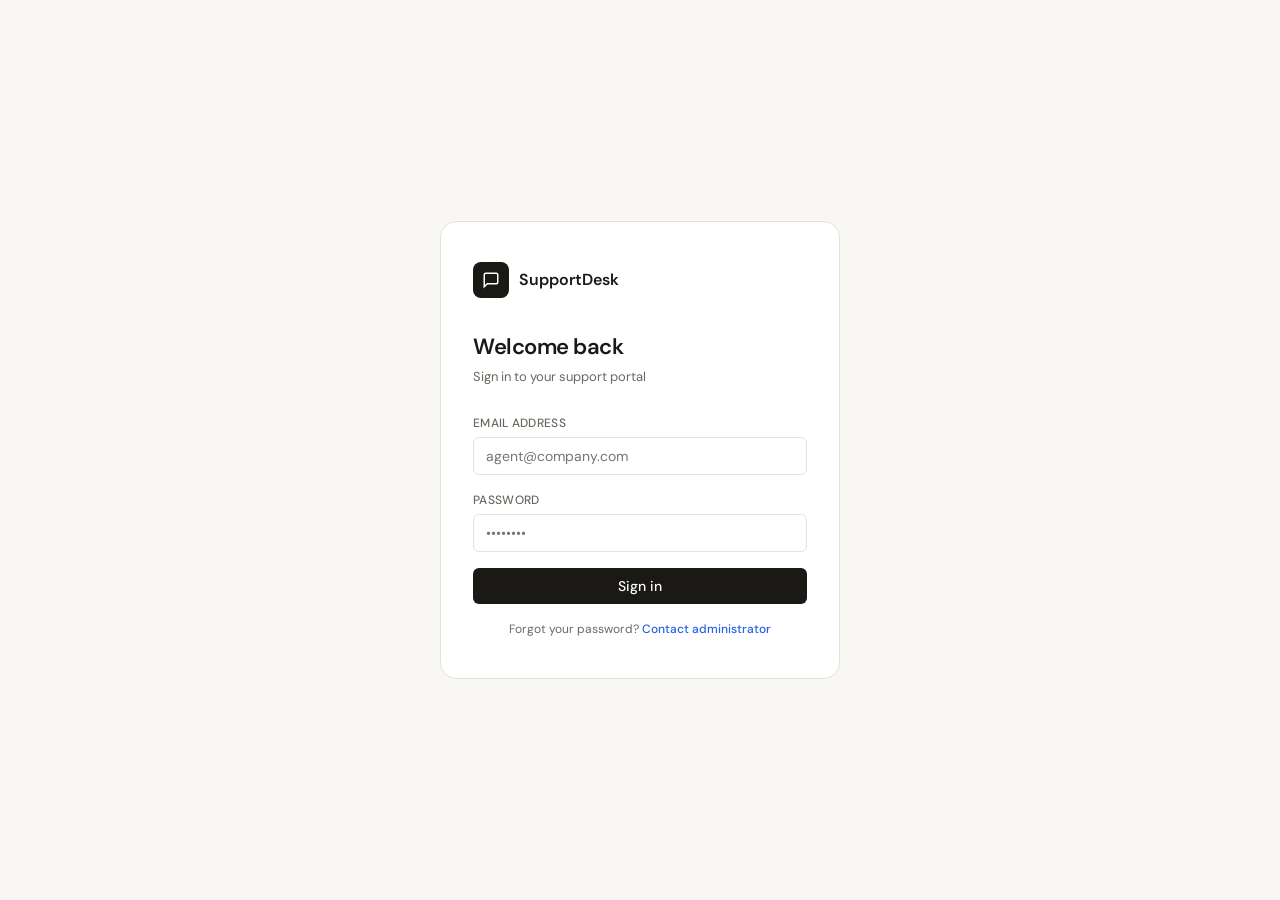
==== repo/supportdesk/pages/create-ticket.html @ 54602f91 "Add files via upload" ====
<!DOCTYPE html>
<html lang="en">
<head>
  <meta charset="UTF-8"/>
  <meta name="viewport" content="width=device-width, initial-scale=1.0"/>
  <title>SupportDesk — Create Ticket</title>
  <link rel="stylesheet" href="../css/style.css"/>
  <link href="https://fonts.googleapis.com/css2?family=DM+Sans:wght@400;500;600&family=DM+Mono:wght@400;500&display=swap" rel="stylesheet"/>
</head>
<body>

  <div class="layout">

    <!-- Sidebar -->
    <aside class="sidebar">
      <div class="sidebar-logo">
        <div class="logo-icon logo-icon--sm">
          <svg viewBox="0 0 24 24" fill="none" stroke="#fff" stroke-width="2">
            <path d="M21 15a2 2 0 01-2 2H7l-4 4V5a2 2 0 012-2h14a2 2 0 012 2z"/>
          </svg>
        </div>
        <span>SupportDesk</span>
      </div>

      <nav class="sidebar-nav">
        <a href="dashboard.html" class="nav-item">
          <svg viewBox="0 0 24 24"><rect x="3" y="3" width="7" height="7"/><rect x="14" y="3" width="7" height="7"/><rect x="3" y="14" width="7" height="7"/><rect x="14" y="14" width="7" height="7"/></svg>
          Dashboard
        </a>
        <a href="tickets.html" class="nav-item">
          <svg viewBox="0 0 24 24"><path d="M9 5H7a2 2 0 00-2 2v12a2 2 0 002 2h10a2 2 0 002-2V7a2 2 0 00-2-2h-2"/><rect x="9" y="3" width="6" height="4" rx="1"/><path d="M9 12h6M9 16h4"/></svg>
          All Tickets
          <span class="nav-badge" id="open-count">—</span>
        </a>
        <a href="create-ticket.html" class="nav-item active">
          <svg viewBox="0 0 24 24"><circle cx="12" cy="12" r="10"/><path d="M12 8v8M8 12h8"/></svg>
          New Ticket
        </a>
      </nav>

      <div class="sidebar-bottom">
        <div class="user-pill">
          <div class="avatar" id="user-avatar">--</div>
          <div class="user-info">
            <div class="user-name" id="user-name">Loading…</div>
            <div class="user-role" id="user-role">Agent</div>
          </div>
          <button class="logout-btn" onclick="logout()" title="Sign out">
            <svg viewBox="0 0 24 24"><path d="M9 21H5a2 2 0 01-2-2V5a2 2 0 012-2h4"/><polyline points="16,17 21,12 16,7"/><line x1="21" y1="12" x2="9" y2="12"/></svg>
          </button>
        </div>
      </div>
    </aside>

    <!-- Main -->
    <main class="main">
      <div class="page-header">
        <div>
          <h1 class="page-title">Create Ticket</h1>
          <p class="page-sub">Submit a new support request</p>
        </div>
      </div>

      <div class="create-wrap">
        <div class="form-card">

          <form id="ticket-form" onsubmit="submitTicket(event)">

            <div class="form-row">
              <div class="field">
                <label for="full-name">Full Name</label>
                <input type="text" id="full-name" name="full_name"
                  placeholder="John Smith" required/>
              </div>
              <div class="field">
                <label for="user-email">Email</label>
                <input type="email" id="user-email" name="email"
                  placeholder="john@example.com" required/>
              </div>
            </div>

            <div class="field">
              <label for="subject">Subject</label>
              <input type="text" id="subject" name="subject"
                placeholder="Brief description of the issue" required/>
            </div>

            <div class="form-row">
              <div class="field">
                <label for="category">Category</label>
                <select id="category" name="category">
                  <option value="technical">Technical Support</option>
                  <option value="billing">Billing</option>
                  <option value="account">Account</option>
                  <option value="feature">Feature Request</option>
                  <option value="general">General Inquiry</option>
                </select>
              </div>
              <div class="field">
                <label for="priority">Priority</label>
                <select id="priority" name="priority">
                  <option value="low">Low</option>
                  <option value="medium" selected>Medium</option>
                  <option value="high">High</option>
                  <option value="critical">Critical</option>
                </select>
              </div>
            </div>

            <div class="field">
              <label for="description">Description</label>
              <textarea id="description" name="description" rows="5"
                placeholder="Please describe your issue in detail. Include any error messages, steps to reproduce, and what you expected to happen…"
                required></textarea>
            </div>

            <div class="form-divider"></div>

            <!-- File Upload -->
            <div class="field">
              <label>Attachments</label>
              <div class="file-drop" id="file-drop-zone"
                onclick="document.getElementById('file-input').click()"
                ondragover="onDragOver(event)"
                ondrop="onDrop(event)">
                <svg viewBox="0 0 24 24" fill="none" stroke="currentColor" stroke-width="1.5">
                  <path d="M21 15v4a2 2 0 01-2 2H5a2 2 0 01-2-2v-4"/>
                  <polyline points="17,8 12,3 7,8"/>
                  <line x1="12" y1="3" x2="12" y2="15"/>
                </svg>
                <p><span>Click to upload</span> or drag and drop</p>
                <p class="file-hint">PNG, JPG, PDF up to 10MB</p>
              </div>
              <input type="file" id="file-input" name="attachments[]"
                multiple accept=".png,.jpg,.jpeg,.pdf"
                style="display:none" onchange="onFileSelect(this)"/>
              <div id="file-list"></div>
            </div>

            <!-- Error message -->
            <div id="form-error" class="error-msg" style="display:none"></div>

            <div class="form-actions">
              <button type="button" class="btn btn-ghost" onclick="clearForm()">Clear</button>
              <button type="submit" class="btn btn-primary" id="submit-btn">Submit ticket</button>
            </div>

          </form>
        </div>
      </div>
    </main>
  </div>

  <!-- Success Toast -->
  <div class="toast" id="toast">
    <svg viewBox="0 0 24 24" fill="none" stroke="currentColor" stroke-width="2.5" width="14" height="14">
      <polyline points="20,6 9,17 4,12"/>
    </svg>
    Ticket submitted successfully!
  </div>

  <script src="../js/auth.js"></script>
  <script src="../js/create-ticket.js"></script>
</body>
</html>
---- repo/supportdesk/css/style.css ----
*, *::before, *::after {
  box-sizing: border-box;
  margin: 0;
  padding: 0;
}

:root {
  --c-bg:           #F8F7F4;
  --c-surface:      #FFFFFF;
  --c-border:       #E4E2DC;
  --c-text:         #1A1916;
  --c-muted:        #6B6860;
  --c-accent:       #2563EB;
  --c-accent-light: #EFF6FF;
  --c-success:      #16A34A;
  --c-success-bg:   #F0FDF4;
  --c-warn:         #D97706;
  --c-warn-bg:      #FFFBEB;
  --c-danger:       #DC2626;
  --c-danger-bg:    #FEF2F2;
  --c-purple:       #7C3AED;
  --radius:         10px;
  --radius-sm:      6px;
}

body {
  font-family: 'DM Sans', sans-serif;
  background: var(--c-bg);
  color: var(--c-text);
  font-size: 14px;
  line-height: 1.5;
  min-height: 100vh;
}

a { text-decoration: none; color: inherit; }

/* ── LAYOUT ─────────────────────────────────────────────── */
.layout {
  display: flex;
  min-height: 100vh;
}

.main {
  flex: 1;
  overflow-y: auto;
  padding: 1.75rem 2rem;
}

/* ── SIDEBAR ─────────────────────────────────────────────── */
.sidebar {
  width: 220px;
  background: var(--c-surface);
  border-right: 0.5px solid var(--c-border);
  padding: 1.25rem 0;
  display: flex;
  flex-direction: column;
  flex-shrink: 0;
  position: sticky;
  top: 0;
  height: 100vh;
}

.sidebar-logo {
  display: flex;
  align-items: center;
  gap: 8px;
  padding: 0 1.25rem 1.25rem;
  border-bottom: 0.5px solid var(--c-border);
  margin-bottom: 0.75rem;
  font-size: 14px;
  font-weight: 600;
}

.logo-icon {
  width: 36px;
  height: 36px;
  background: #1A1916;
  border-radius: 8px;
  display: flex;
  align-items: center;
  justify-content: center;
  flex-shrink: 0;
}
.logo-icon svg { width: 18px; height: 18px; }

.logo-icon--sm {
  width: 28px;
  height: 28px;
  border-radius: 6px;
}
.logo-icon--sm svg { width: 14px; height: 14px; }

.sidebar-nav {
  display: flex;
  flex-direction: column;
  gap: 2px;
  padding: 0 8px;
}

.nav-item {
  display: flex;
  align-items: center;
  gap: 9px;
  padding: 8px 1rem;
  font-size: 13px;
  font-weight: 500;
  color: var(--c-muted);
  border-radius: var(--radius-sm);
  transition: all 0.12s;
}
.nav-item svg {
  width: 15px;
  height: 15px;
  stroke: currentColor;
  fill: none;
  stroke-width: 2;
  flex-shrink: 0;
}
.nav-item:hover { background: var(--c-bg); color: var(--c-text); }
.nav-item.active { background: var(--c-bg); color: var(--c-text); }

.nav-badge {
  margin-left: auto;
  background: var(--c-accent);
  color: #fff;
  font-size: 10px;
  padding: 2px 6px;
  border-radius: 99px;
  font-weight: 600;
}

.sidebar-bottom {
  margin-top: auto;
  padding: 1rem 1.25rem;
  border-top: 0.5px solid var(--c-border);
}

.user-pill { display: flex; align-items: center; gap: 9px; }

.avatar {
  width: 30px;
  height: 30px;
  border-radius: 50%;
  background: #1A1916;
  color: #fff;
  display: flex;
  align-items: center;
  justify-content: center;
  font-size: 11px;
  font-weight: 600;
  flex-shrink: 0;
}

.user-info { flex: 1; min-width: 0; }
.user-name {
  font-size: 13px;
  font-weight: 500;
  white-space: nowrap;
  overflow: hidden;
  text-overflow: ellipsis;
}
.user-role { font-size: 11px; color: var(--c-muted); }

.logout-btn {
  background: none;
  border: none;
  cursor: pointer;
  color: var(--c-muted);
  padding: 4px;
  display: flex;
}
.logout-btn svg {
  width: 14px;
  height: 14px;
  stroke: currentColor;
  fill: none;
  stroke-width: 2;
}
.logout-btn:hover { color: var(--c-danger); }

/* ── PAGE HEADER ──────────────────────────────────────────── */
.page-header {
  display: flex;
  align-items: center;
  justify-content: space-between;
  margin-bottom: 1.75rem;
}
.page-title {
  font-size: 20px;
  font-weight: 600;
  letter-spacing: -0.4px;
}
.page-sub {
  font-size: 13px;
  color: var(--c-muted);
  margin-top: 2px;
}

/* ── BUTTONS ──────────────────────────────────────────────── */
.btn {
  display: inline-flex;
  align-items: center;
  gap: 6px;
  padding: 9px 16px;
  border-radius: var(--radius-sm);
  font-family: inherit;
  font-size: 14px;
  font-weight: 500;
  cursor: pointer;
  border: none;
  transition: all 0.15s;
  text-decoration: none;
}
.btn-primary { background: var(--c-text); color: #fff; }
.btn-primary:hover { background: #333; }
.btn-ghost {
  background: transparent;
  border: 0.5px solid var(--c-border);
  color: var(--c-text);
}
.btn-ghost:hover { background: var(--c-bg); }
.btn-full { width: 100%; justify-content: center; }

/* ── FORM FIELDS ──────────────────────────────────────────── */
.field { margin-bottom: 1rem; }
.field label {
  display: block;
  font-size: 12px;
  font-weight: 500;
  color: var(--c-muted);
  margin-bottom: 5px;
  letter-spacing: 0.3px;
  text-transform: uppercase;
}
.field input,
.field select,
.field textarea {
  width: 100%;
  padding: 9px 12px;
  border: 0.5px solid var(--c-border);
  border-radius: var(--radius-sm);
  font-family: inherit;
  font-size: 14px;
  background: var(--c-surface);
  color: var(--c-text);
  outline: none;
  transition: border-color 0.15s;
}
.field input:focus,
.field select:focus,
.field textarea:focus { border-color: var(--c-accent); }
.field textarea { resize: vertical; min-height: 90px; }

.error-msg {
  color: var(--c-danger);
  font-size: 13px;
  margin-bottom: 0.75rem;
  padding: 8px 12px;
  background: var(--c-danger-bg);
  border-radius: var(--radius-sm);
  border: 0.5px solid #fca5a5;
}

/* ── DASHBOARD ────────────────────────────────────────────── */
.stats-grid {
  display: grid;
  grid-template-columns: repeat(4, 1fr);
  gap: 12px;
  margin-bottom: 1.75rem;
}

.stat-card {
  background: var(--c-surface);
  border: 0.5px solid var(--c-border);
  border-radius: var(--radius);
  padding: 1rem 1.1rem;
}
.stat-label {
  font-size: 11px;
  font-weight: 500;
  color: var(--c-muted);
  text-transform: uppercase;
  letter-spacing: 0.4px;
  margin-bottom: 6px;
}
.stat-value {
  font-size: 26px;
  font-weight: 600;
  letter-spacing: -0.5px;
  line-height: 1;
}
.stat-trend { font-size: 11px; color: var(--c-muted); margin-top: 4px; }
.stat-trend.up   { color: var(--c-success); }
.stat-trend.warn { color: var(--c-warn); }

.two-col {
  display: grid;
  grid-template-columns: 1fr 1fr;
  gap: 1rem;
}

.card {
  background: var(--c-surface);
  border: 0.5px solid var(--c-border);
  border-radius: var(--radius);
  padding: 1.25rem;
}
.card-title {
  font-size: 13px;
  font-weight: 600;
  margin-bottom: 1rem;
}

/* Recent tickets */
.recent-ticket {
  display: flex;
  align-items: center;
  gap: 10px;
  padding: 8px 0;
  border-bottom: 0.5px solid var(--c-border);
}
.recent-ticket:last-child { border-bottom: none; }
.rt-id {
  font-family: 'DM Mono', monospace;
  font-size: 11px;
  color: var(--c-muted);
  width: 52px;
  flex-shrink: 0;
}
.rt-subject {
  flex: 1;
  font-size: 13px;
  white-space: nowrap;
  overflow: hidden;
  text-overflow: ellipsis;
}

/* Activity feed */
.activity-item {
  display: flex;
  gap: 10px;
  padding: 7px 0;
  border-bottom: 0.5px solid var(--c-border);
}
.activity-item:last-child { border-bottom: none; }
.act-dot {
  width: 7px;
  height: 7px;
  border-radius: 50%;
  margin-top: 5px;
  flex-shrink: 0;
}
.act-text {
  font-size: 12px;
  color: var(--c-muted);
  line-height: 1.5;
}
.act-text strong { color: var(--c-text); font-weight: 500; }

/* ── BADGES ───────────────────────────────────────────────── */
.badge {
  display: inline-flex;
  align-items: center;
  font-size: 11px;
  font-weight: 500;
  padding: 2px 7px;
  border-radius: 99px;
  white-space: nowrap;
}
.badge-open     { background: #EFF6FF; color: #1D4ED8; }
.badge-progress { background: #FFFBEB; color: #92400E; }
.badge-closed   { background: #F0FDF4; color: #15803D; }
.badge-high     { background: #FEF2F2; color: #B91C1C; }
.badge-medium   { background: #FFFBEB; color: #92400E; }
.badge-low      { background: #F0FDF4; color: #15803D; }
.badge-critical { background: #FDF4FF; color: #7E22CE; }

/* ── TICKET TABLE ─────────────────────────────────────────── */
.toolbar {
  display: flex;
  align-items: center;
  gap: 10px;
  margin-bottom: 1.25rem;
  flex-wrap: wrap;
}
.search-wrap { position: relative; flex: 1; min-width: 180px; }
.search-wrap input { padding-left: 32px; }
.search-wrap svg {
  position: absolute;
  left: 10px;
  top: 50%;
  transform: translateY(-50%);
  width: 14px;
  height: 14px;
  stroke: var(--c-muted);
  fill: none;
  stroke-width: 2;
  pointer-events: none;
}
.filter-row { display: flex; gap: 6px; flex-wrap: wrap; }
.filter-btn {
  padding: 6px 12px;
  border-radius: var(--radius-sm);
  border: 0.5px solid var(--c-border);
  background: var(--c-surface);
  font-family: inherit;
  font-size: 12px;
  font-weight: 500;
  color: var(--c-muted);
  cursor: pointer;
  transition: all 0.12s;
}
.filter-btn.active,
.filter-btn:hover {
  background: var(--c-text);
  color: #fff;
  border-color: var(--c-text);
}

.ticket-table {
  background: var(--c-surface);
  border: 0.5px solid var(--c-border);
  border-radius: var(--radius);
  overflow: hidden;
}
.ticket-table table {
  width: 100%;
  border-collapse: collapse;
}
.ticket-table th {
  padding: 9px 14px;
  text-align: left;
  font-size: 11px;
  font-weight: 600;
  color: var(--c-muted);
  text-transform: uppercase;
  letter-spacing: 0.4px;
  border-bottom: 0.5px solid var(--c-border);
  background: var(--c-bg);
}
.ticket-table td {
  padding: 10px 14px;
  font-size: 13px;
  border-bottom: 0.5px solid var(--c-border);
}
.ticket-table tr:last-child td { border-bottom: none; }
.ticket-table tbody tr:hover td { background: #FAFAF8; }

.ticket-id {
  font-family: 'DM Mono', monospace;
  font-size: 11px;
  color: var(--c-muted);
}
.ticket-subject { font-weight: 500; }
.ticket-subject a { color: var(--c-text); transition: color 0.12s; }
.ticket-subject a:hover { color: var(--c-accent); }
.ticket-user {
  display: flex;
  align-items: center;
  gap: 7px;
}
.av-sm {
  width: 22px;
  height: 22px;
  border-radius: 50%;
  background: var(--c-text);
  color: #fff;
  display: flex;
  align-items: center;
  justify-content: center;
  font-size: 9px;
  font-weight: 600;
  flex-shrink: 0;
}
.ticket-date { color: var(--c-muted); font-size: 12px; }
.table-loading { text-align: center; padding: 2rem; color: var(--c-muted); }

/* ── CREATE TICKET ────────────────────────────────────────── */
.create-wrap { max-width: 680px; }
.form-card {
  background: var(--c-surface);
  border: 0.5px solid var(--c-border);
  border-radius: var(--radius);
  padding: 1.75rem;
}
.form-row {
  display: grid;
  grid-template-columns: 1fr 1fr;
  gap: 1rem;
}
.form-divider {
  height: 0.5px;
  background: var(--c-border);
  margin: 1.25rem 0;
}
.form-actions {
  display: flex;
  gap: 10px;
  justify-content: flex-end;
  margin-top: 1.25rem;
}

/* File drop zone */
.file-drop {
  border: 1px dashed var(--c-border);
  border-radius: var(--radius-sm);
  padding: 1.5rem;
  text-align: center;
  cursor: pointer;
  transition: all 0.15s;
}
.file-drop:hover,
.file-drop.drag-over {
  border-color: var(--c-accent);
  background: var(--c-accent-light);
}
.file-drop svg {
  width: 20px;
  height: 20px;
  stroke: var(--c-muted);
  margin: 0 auto 6px;
  display: block;
}
.file-drop p { font-size: 12px; color: var(--c-muted); }
.file-drop span { color: var(--c-accent); font-weight: 500; }
.file-hint { font-size: 11px !important; margin-top: 3px; }

#file-list { margin-top: 8px; display: flex; flex-direction: column; gap: 4px; }
.file-item {
  display: flex;
  align-items: center;
  justify-content: space-between;
  padding: 6px 10px;
  background: var(--c-bg);
  border-radius: var(--radius-sm);
  font-size: 12px;
}
.file-item button {
  background: none;
  border: none;
  cursor: pointer;
  color: var(--c-danger);
  font-size: 16px;
  line-height: 1;
}

/* ── LOGIN ────────────────────────────────────────────────── */
.login-body {
  display: flex;
  align-items: center;
  justify-content: center;
  min-height: 100vh;
  background: var(--c-bg);
}
.login-wrap {
  width: 100%;
  padding: 2rem;
  display: flex;
  justify-content: center;
}
.login-card {
  background: var(--c-surface);
  border: 0.5px solid var(--c-border);
  border-radius: 16px;
  padding: 2.5rem 2rem;
  width: 100%;
  max-width: 400px;
}
.login-logo {
  display: flex;
  align-items: center;
  gap: 10px;
  margin-bottom: 2rem;
  font-size: 16px;
  font-weight: 600;
}
.login-title {
  font-size: 22px;
  font-weight: 600;
  letter-spacing: -0.5px;
  margin-bottom: 4px;
}
.login-sub {
  font-size: 13px;
  color: var(--c-muted);
  margin-bottom: 1.75rem;
}
.login-hint {
  font-size: 12px;
  color: var(--c-muted);
  text-align: center;
  margin-top: 1rem;
}
.login-hint a { color: var(--c-accent); font-weight: 500; }

/* ── TOAST ────────────────────────────────────────────────── */
.toast {
  position: fixed;
  bottom: 24px;
  right: 24px;
  background: #1A1916;
  color: #fff;
  padding: 12px 18px;
  border-radius: var(--radius);
  font-size: 13px;
  font-weight: 500;
  display: flex;
  align-items: center;
  gap: 8px;
  transform: translateY(80px);
  opacity: 0;
  transition: all 0.3s;
  z-index: 99;
}
.toast svg { stroke: #4ade80; }
.toast.show { transform: translateY(0); opacity: 1; }

/* ── MISC ─────────────────────────────────────────────────── */
.loading-msg { color: var(--c-muted); font-size: 13px; }

@media (max-width: 900px) {
  .stats-grid { grid-template-columns: repeat(2, 1fr); }
  .two-col    { grid-template-columns: 1fr; }
  .form-row   { grid-template-columns: 1fr; }
  .sidebar    { width: 60px; }
  .sidebar-logo span,
  .nav-item > span:not(.nav-badge),
  .user-info,
  .nav-item > svg + *  { display: none; }
  .nav-item   { justify-content: center; padding: 10px; }
  .sidebar-bottom { padding: 0.75rem; }
  .user-pill  { justify-content: center; }
}
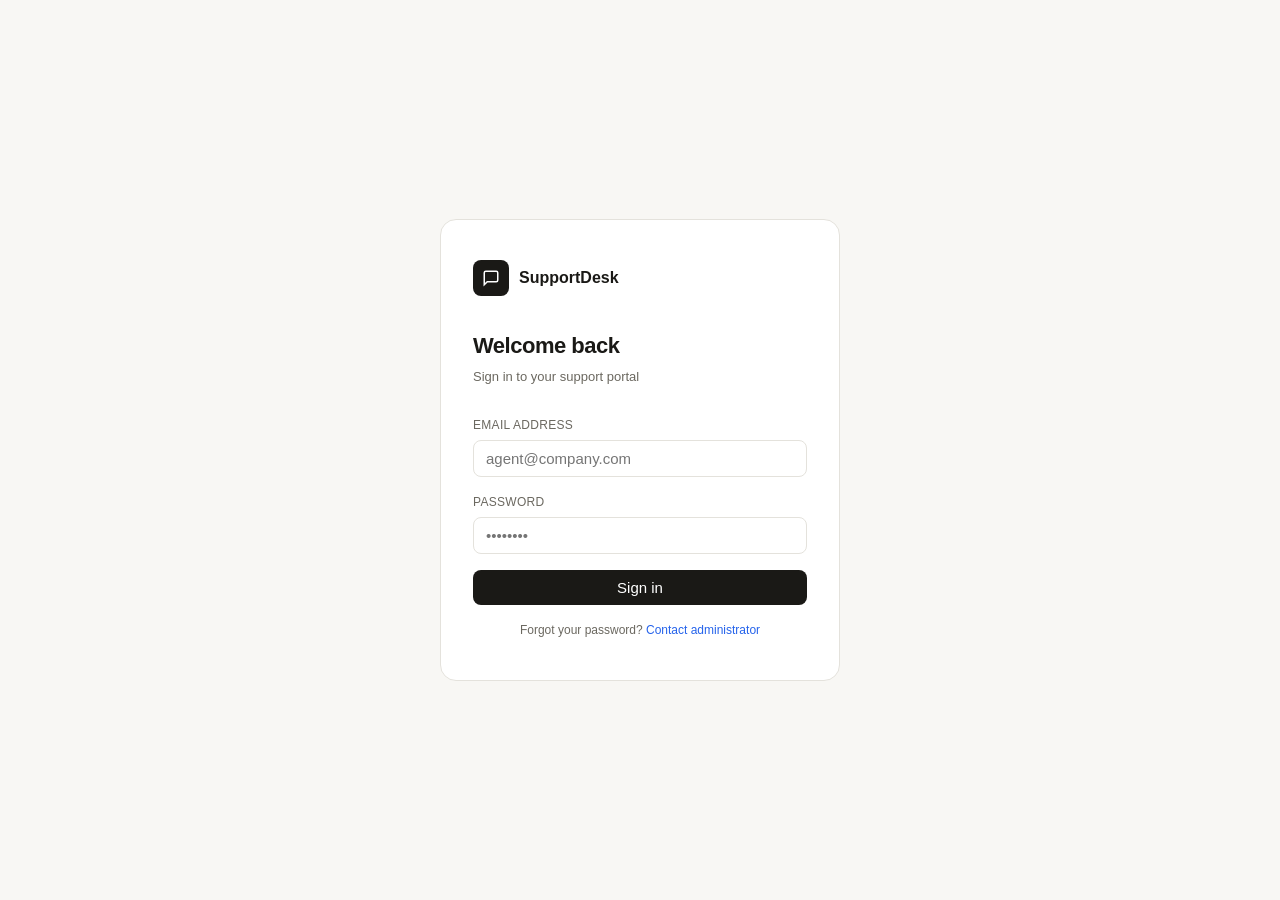
==== commit de480e33: "Refactor code structure for improved readability and maintainability Co-authored-by: Copilot <copilo" ====
--- a/repo/supportdesk/pages/create-ticket.html
+++ b/repo/supportdesk/pages/create-ticket.html
@@ -64,7 +64,7 @@
       <div class="create-wrap">
         <div class="form-card">
 
-          <form id="ticket-form" onsubmit="submitTicket(event)">
+          <form id="ticket-form" onsubmit="submitTicket(event)" enctype="multipart/form-data">
 
             <div class="form-row">
               <div class="field">
@@ -89,11 +89,10 @@
               <div class="field">
                 <label for="category">Category</label>
                 <select id="category" name="category">
-                  <option value="technical">Technical Support</option>
-                  <option value="billing">Billing</option>
-                  <option value="account">Account</option>
-                  <option value="feature">Feature Request</option>
-                  <option value="general">General Inquiry</option>
+                  <option value="Technical">Technical</option>
+                  <option value="Billing">Billing</option>
+                  <option value="Account">Account</option>
+                  <option value="General Inquiry">General Inquiry</option>
                 </select>
               </div>
               <div class="field">
--- a/repo/supportdesk/css/style.css
+++ b/repo/supportdesk/css/style.css
@@ -20,22 +20,23 @@
   --c-danger:       #DC2626;
   --c-danger-bg:    #FEF2F2;
   --c-purple:       #7C3AED;
-  --radius:         10px;
-  --radius-sm:      6px;
+  --radius:         12px;
+  --radius-sm:      8px;
 }
 
 body {
   font-family: 'DM Sans', sans-serif;
   background: var(--c-bg);
   color: var(--c-text);
-  font-size: 14px;
-  line-height: 1.5;
+  font-size: 15px;
+  line-height: 1.6;
   min-height: 100vh;
 }
 
 a { text-decoration: none; color: inherit; }
 
-/* ── LAYOUT ─────────────────────────────────────────────── */
+/* ── GLOBAL LAYOUT ───────────────────────────────────────── */
+/* Used by dashboard.html, tickets.html, create-ticket.html, ticket-detail.html */
 .layout {
   display: flex;
   min-height: 100vh;
@@ -48,6 +49,7 @@
 }
 
 /* ── SIDEBAR ─────────────────────────────────────────────── */
+/* Sidebar used by dashboard.html, tickets.html, create-ticket.html, ticket-detail.html */
 .sidebar {
   width: 220px;
   background: var(--c-surface);
@@ -68,7 +70,7 @@
   padding: 0 1.25rem 1.25rem;
   border-bottom: 0.5px solid var(--c-border);
   margin-bottom: 0.75rem;
-  font-size: 14px;
+  font-size: 15px;
   font-weight: 600;
 }
 
@@ -180,11 +182,18 @@
 .logout-btn:hover { color: var(--c-danger); }
 
 /* ── PAGE HEADER ──────────────────────────────────────────── */
+/* Header used by dashboard.html, tickets.html, create-ticket.html, ticket-detail.html */
 .page-header {
   display: flex;
   align-items: center;
   justify-content: space-between;
   margin-bottom: 1.75rem;
+  flex-wrap: wrap;
+  gap: 1rem;
+}
+.page-header > div {
+  flex: 1;
+  min-width: 200px;
 }
 .page-title {
   font-size: 20px;
@@ -205,7 +214,7 @@
   padding: 9px 16px;
   border-radius: var(--radius-sm);
   font-family: inherit;
-  font-size: 14px;
+  font-size: 15px;
   font-weight: 500;
   cursor: pointer;
   border: none;
@@ -223,6 +232,7 @@
 .btn-full { width: 100%; justify-content: center; }
 
 /* ── FORM FIELDS ──────────────────────────────────────────── */
+/* Forms used by create-ticket.html, register.html, and login.html */
 .field { margin-bottom: 1rem; }
 .field label {
   display: block;
@@ -241,7 +251,7 @@
   border: 0.5px solid var(--c-border);
   border-radius: var(--radius-sm);
   font-family: inherit;
-  font-size: 14px;
+  font-size: 15px;
   background: var(--c-surface);
   color: var(--c-text);
   outline: none;
@@ -262,7 +272,8 @@
   border: 0.5px solid #fca5a5;
 }
 
-/* ── DASHBOARD ────────────────────────────────────────────── */
+/* ── DASHBOARD PAGE STYLES ───────────────────────────────── */
+/* Styles used only by dashboard.html */
 .stats-grid {
   display: grid;
   grid-template-columns: repeat(4, 1fr);
@@ -305,11 +316,112 @@
   border: 0.5px solid var(--c-border);
   border-radius: var(--radius);
   padding: 1.25rem;
-}
+  box-shadow: 0 18px 40px rgba(22, 24, 29, 0.05);
+}
+/* ── TICKET DETAIL PAGE STYLES ───────────────────────────── */
+/* Styles used by ticket-detail.html */
 .card-title {
   font-size: 13px;
   font-weight: 600;
   margin-bottom: 1rem;
+}
+
+.detail-row {
+  display: grid;
+  grid-template-columns: repeat(2, minmax(0, 1fr));
+  gap: 2rem;
+  margin-bottom: 1.75rem;
+  padding-bottom: 1.75rem;
+  border-bottom: 0.5px solid var(--c-border);
+}
+.detail-row > div {
+  display: flex;
+  flex-direction: column;
+  gap: 0.4rem;
+}
+.detail-row:last-of-type {
+  margin-bottom: 0;
+  padding-bottom: 0;
+  border-bottom: none;
+}
+.detail-block {
+  background: var(--c-bg);
+  border-radius: var(--radius-sm);
+  padding: 1.25rem;
+  border: 0.5px solid var(--c-border);
+  margin-bottom: 1.75rem;
+}
+.detail-block:last-child {
+  margin-bottom: 0;
+}
+.detail-label {
+  font-size: 10px;
+  font-weight: 700;
+  text-transform: uppercase;
+  letter-spacing: 0.5px;
+  color: var(--c-muted);
+  margin-bottom: 0;
+}
+
+/* Make labels in the top rows BOLD */
+.detail-row .detail-label {
+  font-weight: 700;
+  color: var(--c-text);
+}
+
+/* Keep the labels in description/attachment blocks NORMAL or semi-bold */
+.detail-block .detail-label {
+  font-weight: 500;
+  color: var(--c-muted);
+}
+
+/* Ensure the actual content (Description text) is not bold */
+#detail-description {
+  font-weight: 400;
+  line-height: 1.6;
+}
+
+.detail-value {
+  font-size: 16px;
+  font-weight: 500;
+  color: var(--c-text);
+  line-height: 1.5;
+  word-break: break-word;
+}
+.detail-box {
+  background: var(--c-surface);
+  border: 0.5px solid var(--c-border);
+  border-radius: var(--radius-sm);
+  padding: 1rem;
+  min-height: 120px;
+  word-wrap: break-word;
+  overflow-wrap: break-word;
+  line-height: 1.6;
+}
+#detail-attachments {
+  display: grid;
+  gap: 0.8rem;
+}
+.attachment-item {
+  display: flex;
+  align-items: center;
+  justify-content: space-between;
+  gap: 1rem;
+  padding: 0.9rem 1rem;
+  border-radius: var(--radius-sm);
+  background: var(--c-accent-light);
+  border: 0.5px solid #bfdbfe;
+}
+.attachment-item a {
+  font-size: 14px;
+  font-weight: 500;
+  color: var(--c-accent);
+  word-break: break-all;
+}
+.attachment-meta {
+  font-size: 12px;
+  color: var(--c-muted);
+  white-space: nowrap;
 }
 
 /* Recent tickets */
@@ -354,7 +466,7 @@
 .act-text {
   font-size: 12px;
   color: var(--c-muted);
-  line-height: 1.5;
+  line-height: 1.6;
 }
 .act-text strong { color: var(--c-text); font-weight: 500; }
 
@@ -376,7 +488,8 @@
 .badge-low      { background: #F0FDF4; color: #15803D; }
 .badge-critical { background: #FDF4FF; color: #7E22CE; }
 
-/* ── TICKET TABLE ─────────────────────────────────────────── */
+/* ── TICKETS PAGE STYLES ─────────────────────────────────── */
+/* Styles used only by tickets.html */
 .toolbar {
   display: flex;
   align-items: center;
@@ -476,7 +589,8 @@
 .ticket-date { color: var(--c-muted); font-size: 12px; }
 .table-loading { text-align: center; padding: 2rem; color: var(--c-muted); }
 
-/* ── CREATE TICKET ────────────────────────────────────────── */
+/* ── CREATE TICKET PAGE STYLES ───────────────────────────── */
+/* Styles used only by create-ticket.html */
 .create-wrap { max-width: 680px; }
 .form-card {
   background: var(--c-surface);
@@ -545,7 +659,8 @@
   line-height: 1;
 }
 
-/* ── LOGIN ────────────────────────────────────────────────── */
+/* ── AUTH PAGES STYLES ───────────────────────────────────── */
+/* Styles used by index.html (login) and register.html */
 .login-body {
   display: flex;
   align-items: center;
@@ -623,6 +738,7 @@
   .stats-grid { grid-template-columns: repeat(2, 1fr); }
   .two-col    { grid-template-columns: 1fr; }
   .form-row   { grid-template-columns: 1fr; }
+  .detail-row { grid-template-columns: 1fr; }
   .sidebar    { width: 60px; }
   .sidebar-logo span,
   .nav-item > span:not(.nav-badge),
@@ -632,3 +748,18 @@
   .sidebar-bottom { padding: 0.75rem; }
   .user-pill  { justify-content: center; }
 }
+
+@media (max-width: 640px) {
+  .main { padding: 1.25rem 1rem; }
+  .page-header { flex-direction: column; align-items: flex-start; gap: 1rem; }
+  .page-title { font-size: 18px; }
+  .card { padding: 1rem; }
+  .detail-block { padding: 1rem; }
+  .detail-label { font-size: 10px; }
+  .detail-value { font-size: 14px; }
+  .stats-grid { grid-template-columns: 1fr; }
+  .form-row { grid-template-columns: 1fr; }
+  .detail-row { gap: 1rem; }
+  .btn { padding: 8px 12px; font-size: 14px; }
+  .login-card { padding: 2rem 1.5rem; }
+}
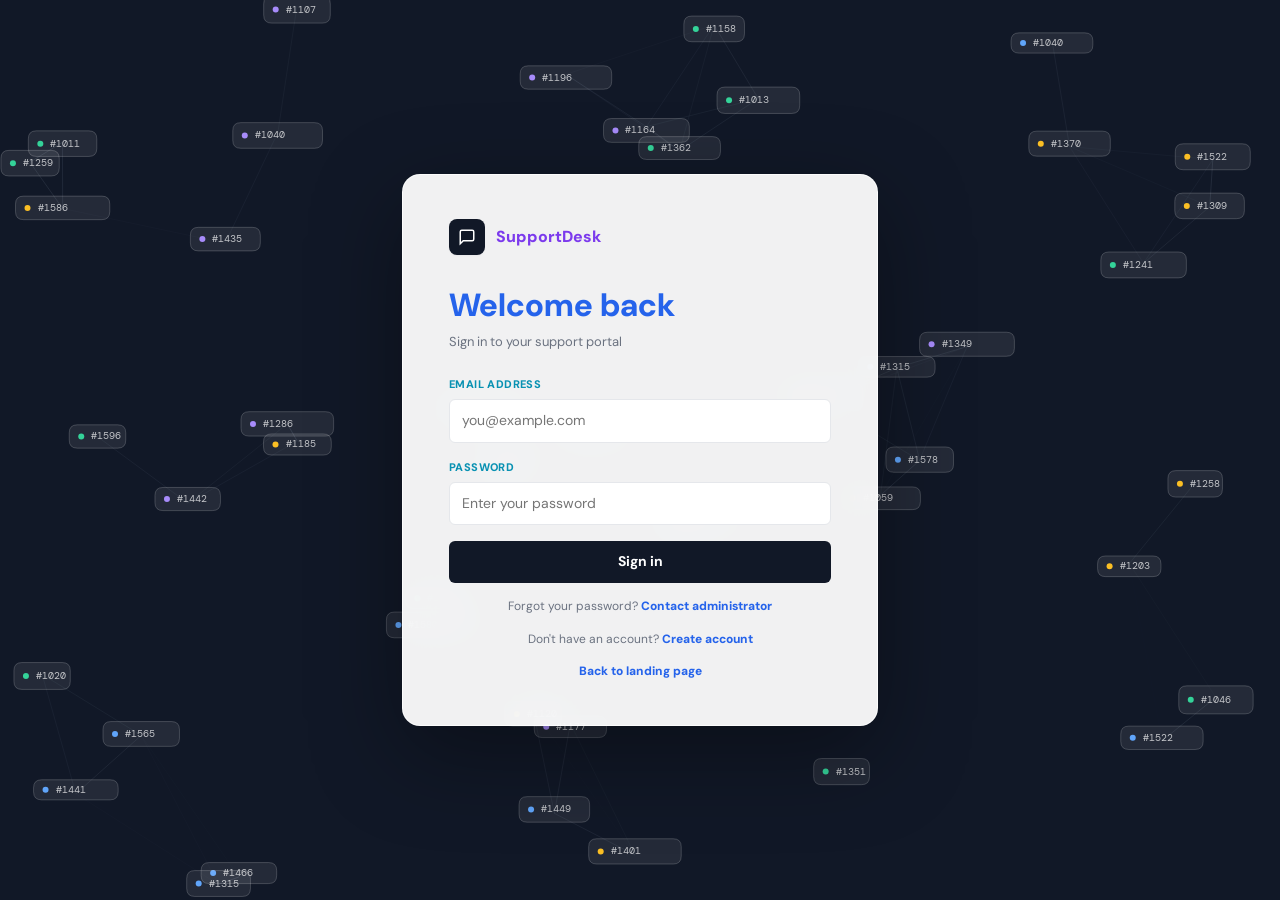
==== commit d92eb61d: "feat: Implement staff management API and frontend setup - Added staff.php API for managing staff acc" ====
--- a/repo/supportdesk/pages/create-ticket.html
+++ b/repo/supportdesk/pages/create-ticket.html
@@ -36,6 +36,10 @@
           <svg viewBox="0 0 24 24"><circle cx="12" cy="12" r="10"/><path d="M12 8v8M8 12h8"/></svg>
           New Ticket
         </a>
+        <a href="staff.html" class="nav-item admin-only" style="display:none">
+          <svg viewBox="0 0 24 24"><path d="M16 21v-2a4 4 0 00-4-4H6a4 4 0 00-4 4v2"/><circle cx="9" cy="7" r="4"/><path d="M22 21v-2a4 4 0 00-3-3.87"/><path d="M16 3.13a4 4 0 010 7.75"/></svg>
+          Staff
+        </a>
       </nav>
 
       <div class="sidebar-bottom">
@@ -43,7 +47,7 @@
           <div class="avatar" id="user-avatar">--</div>
           <div class="user-info">
             <div class="user-name" id="user-name">Loading…</div>
-            <div class="user-role" id="user-role">Agent</div>
+            <div class="user-role" id="user-role">Loading...</div>
           </div>
           <button class="logout-btn" onclick="logout()" title="Sign out">
             <svg viewBox="0 0 24 24"><path d="M9 21H5a2 2 0 01-2-2V5a2 2 0 012-2h4"/><polyline points="16,17 21,12 16,7"/><line x1="21" y1="12" x2="9" y2="12"/></svg>
--- a/repo/supportdesk/css/style.css
+++ b/repo/supportdesk/css/style.css
@@ -1,4 +1,3 @@
-
 *, *::before, *::after {
   box-sizing: border-box;
   margin: 0;
@@ -6,37 +5,59 @@
 }
 
 :root {
-  --c-bg:           #F8F7F4;
-  --c-surface:      #FFFFFF;
-  --c-border:       #E4E2DC;
-  --c-text:         #1A1916;
-  --c-muted:        #6B6860;
-  --c-accent:       #2563EB;
-  --c-accent-light: #EFF6FF;
-  --c-success:      #16A34A;
-  --c-success-bg:   #F0FDF4;
-  --c-warn:         #D97706;
-  --c-warn-bg:      #FFFBEB;
-  --c-danger:       #DC2626;
-  --c-danger-bg:    #FEF2F2;
-  --c-purple:       #7C3AED;
-  --radius:         12px;
-  --radius-sm:      8px;
+  --font-main: "Cubano", "DM Sans", system-ui, -apple-system, BlinkMacSystemFont, "Segoe UI", sans-serif;
+  --font-code: "Cubano", "DM Mono", ui-monospace, SFMono-Regular, Consolas, monospace;
+  --c-bg: #f5f6f8;
+  --c-surface: #ffffff;
+  --c-surface-soft: #f9fafb;
+  --c-border: #e5e7eb;
+  --c-border-strong: #d1d5db;
+  --c-text: #111827;
+  --c-muted: #6b7280;
+  --c-soft-text: #374151;
+  --c-accent: #2563eb;
+  --c-accent-light: #eff6ff;
+  --c-purple: #7c3aed;
+  --c-cyan: #0891b2;
+  --c-success: #16a34a;
+  --c-success-bg: #f0fdf4;
+  --c-warn: #d97706;
+  --c-warn-bg: #fffbeb;
+  --c-danger: #dc2626;
+  --c-danger-bg: #fef2f2;
+  --shadow-sm: 0 1px 2px rgba(15, 23, 42, 0.04);
+  --shadow-md: 0 12px 30px rgba(15, 23, 42, 0.08);
+  --radius: 8px;
+  --radius-sm: 6px;
+}
+
+html {
+  background: var(--c-bg);
 }
 
 body {
-  font-family: 'DM Sans', sans-serif;
+  font-family: var(--font-main);
   background: var(--c-bg);
   color: var(--c-text);
-  font-size: 15px;
-  line-height: 1.6;
+  font-size: 14px;
+  line-height: 1.55;
   min-height: 100vh;
 }
 
-a { text-decoration: none; color: inherit; }
-
-/* ── GLOBAL LAYOUT ───────────────────────────────────────── */
-/* Used by dashboard.html, tickets.html, create-ticket.html, ticket-detail.html */
+a {
+  color: inherit;
+  text-decoration: none;
+}
+
+button, input, select, textarea {
+  font: inherit;
+}
+
+::selection {
+  background: #dbeafe;
+  color: #1e40af;
+}
+
 .layout {
   display: flex;
   min-height: 100vh;
@@ -45,16 +66,14 @@
 .main {
   flex: 1;
   overflow-y: auto;
-  padding: 1.75rem 2rem;
-}
-
-/* ── SIDEBAR ─────────────────────────────────────────────── */
-/* Sidebar used by dashboard.html, tickets.html, create-ticket.html, ticket-detail.html */
+  padding: 28px 34px;
+}
+
 .sidebar {
-  width: 220px;
-  background: var(--c-surface);
-  border-right: 0.5px solid var(--c-border);
-  padding: 1.25rem 0;
+  width: 232px;
+  background: #2f343b;
+  border-right: 1px solid #242830;
+  padding: 18px 0;
   display: flex;
   flex-direction: column;
   flex-shrink: 0;
@@ -66,700 +85,1772 @@
 .sidebar-logo {
   display: flex;
   align-items: center;
-  gap: 8px;
-  padding: 0 1.25rem 1.25rem;
-  border-bottom: 0.5px solid var(--c-border);
-  margin-bottom: 0.75rem;
+  gap: 10px;
+  padding: 0 18px 18px;
+  border-bottom: 1px solid rgba(255, 255, 255, 0.1);
+  margin-bottom: 10px;
   font-size: 15px;
-  font-weight: 600;
+  font-weight: 700;
+  color: #f9fafb;
 }
 
 .logo-icon {
   width: 36px;
   height: 36px;
-  background: #1A1916;
-  border-radius: 8px;
+  background: var(--c-text);
+  border-radius: var(--radius);
   display: flex;
   align-items: center;
   justify-content: center;
   flex-shrink: 0;
-}
-.logo-icon svg { width: 18px; height: 18px; }
+  box-shadow: var(--shadow-sm);
+}
+
+.logo-icon svg {
+  width: 18px;
+  height: 18px;
+}
 
 .logo-icon--sm {
-  width: 28px;
-  height: 28px;
-  border-radius: 6px;
-}
-.logo-icon--sm svg { width: 14px; height: 14px; }
+  width: 30px;
+  height: 30px;
+  border-radius: var(--radius-sm);
+}
+
+.logo-icon--sm svg {
+  width: 15px;
+  height: 15px;
+}
 
 .sidebar-nav {
   display: flex;
   flex-direction: column;
-  gap: 2px;
-  padding: 0 8px;
+  gap: 4px;
+  padding: 0 10px;
 }
 
 .nav-item {
   display: flex;
   align-items: center;
-  gap: 9px;
-  padding: 8px 1rem;
+  gap: 10px;
+  min-height: 38px;
+  padding: 9px 12px;
   font-size: 13px;
-  font-weight: 500;
+  font-weight: 600;
+  color: #cbd5e1;
+  border-radius: var(--radius-sm);
+  transition: background 0.15s ease, color 0.15s ease, transform 0.15s ease;
+}
+
+.nav-item svg {
+  width: 16px;
+  height: 16px;
+  stroke: currentColor;
+  fill: none;
+  stroke-width: 2;
+  flex-shrink: 0;
+}
+
+.nav-item:hover {
+  background: rgba(255, 255, 255, 0.08);
+  color: #ffffff;
+}
+
+.nav-item.active {
+  background: #ffffff;
+  color: var(--c-accent);
+}
+
+.nav-badge {
+  margin-left: auto;
+  min-width: 22px;
+  text-align: center;
+  background: var(--c-accent);
+  color: #fff;
+  font-size: 10px;
+  padding: 2px 7px;
+  border-radius: 999px;
+  font-weight: 700;
+}
+
+.sidebar-bottom {
+  margin-top: auto;
+  padding: 16px 18px 0;
+  border-top: 1px solid rgba(255, 255, 255, 0.1);
+}
+
+.user-pill {
+  display: flex;
+  align-items: center;
+  gap: 10px;
+}
+
+.avatar,
+.av-sm {
+  background: #111827;
+  color: #fff;
+  display: flex;
+  align-items: center;
+  justify-content: center;
+  font-weight: 700;
+  flex-shrink: 0;
+}
+
+.avatar {
+  width: 32px;
+  height: 32px;
+  border-radius: 50%;
+  font-size: 11px;
+}
+
+.av-sm {
+  width: 24px;
+  height: 24px;
+  border-radius: 50%;
+  font-size: 9px;
+}
+
+.user-info {
+  flex: 1;
+  min-width: 0;
+}
+
+.user-name {
+  font-size: 13px;
+  font-weight: 700;
+  color: #ffffff;
+  white-space: nowrap;
+  overflow: hidden;
+  text-overflow: ellipsis;
+}
+
+.user-role,
+.muted-text {
   color: var(--c-muted);
+}
+
+.user-role {
+  font-size: 11px;
+  color: #cbd5e1;
+}
+
+.logout-btn {
+  background: transparent;
+  border: 1px solid transparent;
   border-radius: var(--radius-sm);
-  transition: all 0.12s;
-}
-.nav-item svg {
+  cursor: pointer;
+  color: #cbd5e1;
+  padding: 5px;
+  display: flex;
+  transition: color 0.15s ease, background 0.15s ease;
+}
+
+.logout-btn svg {
   width: 15px;
   height: 15px;
   stroke: currentColor;
   fill: none;
   stroke-width: 2;
-  flex-shrink: 0;
-}
-.nav-item:hover { background: var(--c-bg); color: var(--c-text); }
-.nav-item.active { background: var(--c-bg); color: var(--c-text); }
-
-.nav-badge {
-  margin-left: auto;
-  background: var(--c-accent);
-  color: #fff;
-  font-size: 10px;
-  padding: 2px 6px;
-  border-radius: 99px;
-  font-weight: 600;
-}
-
-.sidebar-bottom {
-  margin-top: auto;
-  padding: 1rem 1.25rem;
-  border-top: 0.5px solid var(--c-border);
-}
-
-.user-pill { display: flex; align-items: center; gap: 9px; }
-
-.avatar {
-  width: 30px;
-  height: 30px;
-  border-radius: 50%;
-  background: #1A1916;
-  color: #fff;
-  display: flex;
-  align-items: center;
-  justify-content: center;
-  font-size: 11px;
-  font-weight: 600;
-  flex-shrink: 0;
-}
-
-.user-info { flex: 1; min-width: 0; }
-.user-name {
-  font-size: 13px;
-  font-weight: 500;
-  white-space: nowrap;
-  overflow: hidden;
-  text-overflow: ellipsis;
-}
-.user-role { font-size: 11px; color: var(--c-muted); }
-
-.logout-btn {
-  background: none;
-  border: none;
-  cursor: pointer;
-  color: var(--c-muted);
-  padding: 4px;
-  display: flex;
-}
-.logout-btn svg {
-  width: 14px;
-  height: 14px;
-  stroke: currentColor;
-  fill: none;
-  stroke-width: 2;
-}
-.logout-btn:hover { color: var(--c-danger); }
-
-/* ── PAGE HEADER ──────────────────────────────────────────── */
-/* Header used by dashboard.html, tickets.html, create-ticket.html, ticket-detail.html */
+}
+
+.logout-btn:hover {
+  color: var(--c-danger);
+  background: var(--c-danger-bg);
+}
+
 .page-header {
   display: flex;
   align-items: center;
   justify-content: space-between;
-  margin-bottom: 1.75rem;
+  gap: 16px;
+  margin-bottom: 24px;
   flex-wrap: wrap;
-  gap: 1rem;
-}
+}
+
 .page-header > div {
   flex: 1;
-  min-width: 200px;
-}
+  min-width: 220px;
+}
+
+.page-title,
+.login-title {
+  color: var(--c-accent);
+  font-weight: 800;
+  letter-spacing: 0;
+  line-height: 1.15;
+}
+
 .page-title {
-  font-size: 20px;
-  font-weight: 600;
-  letter-spacing: -0.4px;
-}
-.page-sub {
+  font-size: 24px;
+}
+
+.page-sub,
+.login-sub {
   font-size: 13px;
   color: var(--c-muted);
-  margin-top: 2px;
-}
-
-/* ── BUTTONS ──────────────────────────────────────────────── */
+}
+
+.page-sub {
+  margin-top: 4px;
+}
+
 .btn {
   display: inline-flex;
   align-items: center;
-  gap: 6px;
-  padding: 9px 16px;
+  justify-content: center;
+  gap: 7px;
+  min-height: 38px;
+  padding: 9px 15px;
   border-radius: var(--radius-sm);
-  font-family: inherit;
-  font-size: 15px;
-  font-weight: 500;
+  font-size: 14px;
+  font-weight: 700;
   cursor: pointer;
-  border: none;
-  transition: all 0.15s;
-  text-decoration: none;
-}
-.btn-primary { background: var(--c-text); color: #fff; }
-.btn-primary:hover { background: #333; }
+  border: 1px solid transparent;
+  transition: background 0.15s ease, border-color 0.15s ease, color 0.15s ease, transform 0.15s ease;
+}
+
+.btn:hover {
+  transform: translateY(-1px);
+}
+
+.btn-primary {
+  background: var(--c-text);
+  color: #fff;
+}
+
+.btn-primary:hover {
+  background: var(--c-accent);
+}
+
+.btn-primary:disabled {
+  cursor: not-allowed;
+  opacity: 0.65;
+  transform: none;
+}
+
 .btn-ghost {
-  background: transparent;
-  border: 0.5px solid var(--c-border);
-  color: var(--c-text);
-}
-.btn-ghost:hover { background: var(--c-bg); }
-.btn-full { width: 100%; justify-content: center; }
-
-/* ── FORM FIELDS ──────────────────────────────────────────── */
-/* Forms used by create-ticket.html, register.html, and login.html */
-.field { margin-bottom: 1rem; }
+  background: var(--c-surface);
+  border-color: var(--c-border);
+  color: var(--c-soft-text);
+}
+
+.btn-ghost:hover {
+  border-color: var(--c-accent);
+  color: var(--c-accent);
+}
+
+.btn-full {
+  width: 100%;
+}
+
+.field {
+  margin-bottom: 16px;
+}
+
 .field label {
   display: block;
-  font-size: 12px;
-  font-weight: 500;
-  color: var(--c-muted);
-  margin-bottom: 5px;
-  letter-spacing: 0.3px;
+  font-size: 11px;
+  font-weight: 800;
+  color: var(--c-cyan);
+  margin-bottom: 6px;
+  letter-spacing: 0.4px;
   text-transform: uppercase;
 }
+
 .field input,
 .field select,
-.field textarea {
+.field textarea,
+.search-wrap input {
   width: 100%;
-  padding: 9px 12px;
-  border: 0.5px solid var(--c-border);
+  min-height: 40px;
+  padding: 10px 12px;
+  border: 1px solid var(--c-border);
   border-radius: var(--radius-sm);
-  font-family: inherit;
-  font-size: 15px;
-  background: var(--c-surface);
+  background: #fff;
   color: var(--c-text);
   outline: none;
-  transition: border-color 0.15s;
-}
+  transition: border-color 0.15s ease, box-shadow 0.15s ease, background 0.15s ease;
+}
+
+.field textarea {
+  resize: vertical;
+  min-height: 110px;
+}
+
 .field input:focus,
 .field select:focus,
-.field textarea:focus { border-color: var(--c-accent); }
-.field textarea { resize: vertical; min-height: 90px; }
+.field textarea:focus,
+.search-wrap input:focus {
+  border-color: var(--c-accent);
+  box-shadow: 0 0 0 3px rgba(37, 99, 235, 0.12);
+}
+
+.error-msg,
+.success-msg {
+  font-size: 13px;
+  margin-bottom: 12px;
+  padding: 10px 12px;
+  border-radius: var(--radius-sm);
+  border: 1px solid;
+}
 
 .error-msg {
-  color: var(--c-danger);
-  font-size: 13px;
-  margin-bottom: 0.75rem;
-  padding: 8px 12px;
+  color: #b91c1c;
   background: var(--c-danger-bg);
-  border-radius: var(--radius-sm);
-  border: 0.5px solid #fca5a5;
-}
-
-/* ── DASHBOARD PAGE STYLES ───────────────────────────────── */
-/* Styles used only by dashboard.html */
+  border-color: #fecaca;
+}
+
+.success-msg {
+  color: #15803d;
+  background: var(--c-success-bg);
+  border-color: #bbf7d0;
+}
+
 .stats-grid {
   display: grid;
-  grid-template-columns: repeat(4, 1fr);
-  gap: 12px;
-  margin-bottom: 1.75rem;
+  grid-template-columns: repeat(4, minmax(0, 1fr));
+  gap: 14px;
+  margin-bottom: 24px;
+}
+
+.stat-card,
+.card,
+.form-card,
+.ticket-table {
+  background: var(--c-surface);
+  border: 1px solid var(--c-border);
+  border-radius: var(--radius);
+  box-shadow: var(--shadow-sm);
 }
 
 .stat-card {
-  background: var(--c-surface);
-  border: 0.5px solid var(--c-border);
-  border-radius: var(--radius);
-  padding: 1rem 1.1rem;
-}
+  padding: 18px;
+}
+
+.stat-card:hover,
+.card:hover,
+.form-card:hover,
+.ticket-table:hover {
+  box-shadow: var(--shadow-md);
+}
+
 .stat-label {
   font-size: 11px;
-  font-weight: 500;
+  font-weight: 800;
   color: var(--c-muted);
   text-transform: uppercase;
-  letter-spacing: 0.4px;
-  margin-bottom: 6px;
-}
+  letter-spacing: 0.5px;
+  margin-bottom: 8px;
+}
+
 .stat-value {
-  font-size: 26px;
-  font-weight: 600;
-  letter-spacing: -0.5px;
+  font-size: 30px;
+  font-weight: 800;
   line-height: 1;
-}
-.stat-trend { font-size: 11px; color: var(--c-muted); margin-top: 4px; }
-.stat-trend.up   { color: var(--c-success); }
+  color: var(--c-accent);
+}
+
+.stat-card:nth-child(2) .stat-value { color: var(--c-warn); }
+.stat-card:nth-child(3) .stat-value { color: var(--c-success); }
+.stat-card:nth-child(4) .stat-value { color: var(--c-purple); }
+
+.stat-trend {
+  font-size: 11px;
+  color: var(--c-muted);
+  margin-top: 6px;
+}
+
+.stat-trend.up { color: var(--c-success); }
 .stat-trend.warn { color: var(--c-warn); }
 
 .two-col {
   display: grid;
-  grid-template-columns: 1fr 1fr;
-  gap: 1rem;
+  grid-template-columns: minmax(0, 1fr) minmax(0, 1fr);
+  gap: 16px;
 }
 
 .card {
-  background: var(--c-surface);
-  border: 0.5px solid var(--c-border);
-  border-radius: var(--radius);
-  padding: 1.25rem;
-  box-shadow: 0 18px 40px rgba(22, 24, 29, 0.05);
-}
-/* ── TICKET DETAIL PAGE STYLES ───────────────────────────── */
-/* Styles used by ticket-detail.html */
+  padding: 20px;
+}
+
+.main > .card + .card {
+  margin-top: 16px;
+}
+
 .card-title {
-  font-size: 13px;
-  font-weight: 600;
-  margin-bottom: 1rem;
+  color: var(--c-purple);
+  font-size: 14px;
+  font-weight: 800;
+  margin-bottom: 14px;
 }
 
 .detail-row {
   display: grid;
   grid-template-columns: repeat(2, minmax(0, 1fr));
-  gap: 2rem;
-  margin-bottom: 1.75rem;
-  padding-bottom: 1.75rem;
-  border-bottom: 0.5px solid var(--c-border);
-}
+  gap: 24px;
+  margin-bottom: 20px;
+  padding-bottom: 20px;
+  border-bottom: 1px solid var(--c-border);
+}
+
 .detail-row > div {
   display: flex;
   flex-direction: column;
-  gap: 0.4rem;
-}
+  gap: 6px;
+}
+
 .detail-row:last-of-type {
-  margin-bottom: 0;
+  border-bottom: none;
   padding-bottom: 0;
-  border-bottom: none;
-}
+}
+
 .detail-block {
-  background: var(--c-bg);
+  background: var(--c-surface-soft);
+  border: 1px solid var(--c-border);
   border-radius: var(--radius-sm);
-  padding: 1.25rem;
-  border: 0.5px solid var(--c-border);
-  margin-bottom: 1.75rem;
-}
+  padding: 16px;
+  margin-bottom: 16px;
+}
+
 .detail-block:last-child {
   margin-bottom: 0;
 }
+
 .detail-label {
   font-size: 10px;
-  font-weight: 700;
+  font-weight: 800;
   text-transform: uppercase;
   letter-spacing: 0.5px;
   color: var(--c-muted);
-  margin-bottom: 0;
-}
-
-/* Make labels in the top rows BOLD */
+}
+
 .detail-row .detail-label {
+  color: var(--c-cyan);
+}
+
+.detail-value {
+  font-size: 15px;
   font-weight: 700;
-  color: var(--c-text);
-}
-
-/* Keep the labels in description/attachment blocks NORMAL or semi-bold */
-.detail-block .detail-label {
-  font-weight: 500;
-  color: var(--c-muted);
-}
-
-/* Ensure the actual content (Description text) is not bold */
-#detail-description {
-  font-weight: 400;
-  line-height: 1.6;
-}
-
-.detail-value {
-  font-size: 16px;
-  font-weight: 500;
   color: var(--c-text);
   line-height: 1.5;
   word-break: break-word;
 }
+
+#detail-description {
+  font-weight: 500;
+}
+
 .detail-box {
-  background: var(--c-surface);
-  border: 0.5px solid var(--c-border);
+  background: #fff;
+  border: 1px solid var(--c-border);
   border-radius: var(--radius-sm);
-  padding: 1rem;
+  padding: 14px;
   min-height: 120px;
   word-wrap: break-word;
   overflow-wrap: break-word;
-  line-height: 1.6;
-}
+}
+
 #detail-attachments {
   display: grid;
-  gap: 0.8rem;
-}
+  gap: 10px;
+}
+
 .attachment-item {
   display: flex;
   align-items: center;
   justify-content: space-between;
-  gap: 1rem;
-  padding: 0.9rem 1rem;
+  gap: 14px;
+  padding: 12px 14px;
   border-radius: var(--radius-sm);
   background: var(--c-accent-light);
-  border: 0.5px solid #bfdbfe;
-}
+  border: 1px solid #bfdbfe;
+}
+
 .attachment-item a {
   font-size: 14px;
-  font-weight: 500;
+  font-weight: 800;
   color: var(--c-accent);
   word-break: break-all;
 }
+
 .attachment-meta {
   font-size: 12px;
   color: var(--c-muted);
   white-space: nowrap;
 }
 
-/* Recent tickets */
-.recent-ticket {
+.recent-ticket,
+.activity-item {
   display: flex;
   align-items: center;
   gap: 10px;
-  padding: 8px 0;
-  border-bottom: 0.5px solid var(--c-border);
-}
-.recent-ticket:last-child { border-bottom: none; }
-.rt-id {
-  font-family: 'DM Mono', monospace;
+  padding: 10px 0;
+  border-bottom: 1px solid var(--c-border);
+}
+
+.recent-ticket:last-child,
+.activity-item:last-child {
+  border-bottom: none;
+}
+
+.recent-ticket:hover .rt-subject {
+  color: var(--c-accent);
+}
+
+.rt-id,
+.ticket-id {
+  font-family: var(--font-code);
   font-size: 11px;
   color: var(--c-muted);
+}
+
+.rt-id {
   width: 52px;
   flex-shrink: 0;
 }
+
 .rt-subject {
   flex: 1;
   font-size: 13px;
+  font-weight: 700;
+  color: var(--c-soft-text);
   white-space: nowrap;
   overflow: hidden;
   text-overflow: ellipsis;
 }
 
-/* Activity feed */
-.activity-item {
-  display: flex;
-  gap: 10px;
-  padding: 7px 0;
-  border-bottom: 0.5px solid var(--c-border);
-}
-.activity-item:last-child { border-bottom: none; }
 .act-dot {
-  width: 7px;
-  height: 7px;
+  width: 8px;
+  height: 8px;
   border-radius: 50%;
-  margin-top: 5px;
+  background: var(--c-success);
   flex-shrink: 0;
 }
+
+.act-dot-reply {
+  background: var(--c-accent);
+}
+
 .act-text {
   font-size: 12px;
   color: var(--c-muted);
-  line-height: 1.6;
-}
-.act-text strong { color: var(--c-text); font-weight: 500; }
-
-/* ── BADGES ───────────────────────────────────────────────── */
+}
+
+.act-text strong,
+.reply-head strong {
+  color: var(--c-accent);
+  font-weight: 800;
+}
+
 .badge {
   display: inline-flex;
   align-items: center;
+  justify-content: center;
+  min-height: 22px;
   font-size: 11px;
-  font-weight: 500;
-  padding: 2px 7px;
-  border-radius: 99px;
+  font-weight: 800;
+  padding: 2px 8px;
+  border-radius: 999px;
   white-space: nowrap;
-}
-.badge-open     { background: #EFF6FF; color: #1D4ED8; }
-.badge-progress { background: #FFFBEB; color: #92400E; }
-.badge-closed   { background: #F0FDF4; color: #15803D; }
-.badge-high     { background: #FEF2F2; color: #B91C1C; }
-.badge-medium   { background: #FFFBEB; color: #92400E; }
-.badge-low      { background: #F0FDF4; color: #15803D; }
-.badge-critical { background: #FDF4FF; color: #7E22CE; }
-
-/* ── TICKETS PAGE STYLES ─────────────────────────────────── */
-/* Styles used only by tickets.html */
+  text-transform: capitalize;
+}
+
+.badge-open { background: #eff6ff; color: #1d4ed8; }
+.badge-progress { background: #fffbeb; color: #92400e; }
+.badge-closed { background: #f0fdf4; color: #15803d; }
+.badge-high { background: #fef2f2; color: #b91c1c; }
+.badge-medium { background: #fffbeb; color: #92400e; }
+.badge-low { background: #f0fdf4; color: #15803d; }
+.badge-critical { background: #f5f3ff; color: #6d28d9; }
+
 .toolbar {
   display: flex;
   align-items: center;
   gap: 10px;
-  margin-bottom: 1.25rem;
+  margin-bottom: 16px;
   flex-wrap: wrap;
 }
-.search-wrap { position: relative; flex: 1; min-width: 180px; }
-.search-wrap input { padding-left: 32px; }
+
+.search-wrap {
+  position: relative;
+  flex: 1;
+  min-width: 220px;
+}
+
+.search-wrap input {
+  padding-left: 36px;
+}
+
 .search-wrap svg {
   position: absolute;
-  left: 10px;
+  left: 12px;
   top: 50%;
   transform: translateY(-50%);
-  width: 14px;
-  height: 14px;
+  width: 15px;
+  height: 15px;
   stroke: var(--c-muted);
   fill: none;
   stroke-width: 2;
   pointer-events: none;
 }
-.filter-row { display: flex; gap: 6px; flex-wrap: wrap; }
+
+.filter-row {
+  display: flex;
+  gap: 6px;
+  flex-wrap: wrap;
+}
+
 .filter-btn {
-  padding: 6px 12px;
+  min-height: 34px;
+  padding: 7px 11px;
   border-radius: var(--radius-sm);
-  border: 0.5px solid var(--c-border);
-  background: var(--c-surface);
-  font-family: inherit;
+  border: 1px solid var(--c-border);
+  background: #fff;
   font-size: 12px;
-  font-weight: 500;
+  font-weight: 800;
   color: var(--c-muted);
   cursor: pointer;
-  transition: all 0.12s;
-}
+  transition: background 0.15s ease, color 0.15s ease, border-color 0.15s ease;
+}
+
 .filter-btn.active,
 .filter-btn:hover {
-  background: var(--c-text);
+  background: var(--c-accent);
   color: #fff;
-  border-color: var(--c-text);
+  border-color: var(--c-accent);
 }
 
 .ticket-table {
-  background: var(--c-surface);
-  border: 0.5px solid var(--c-border);
-  border-radius: var(--radius);
   overflow: hidden;
 }
+
 .ticket-table table {
   width: 100%;
   border-collapse: collapse;
 }
+
 .ticket-table th {
-  padding: 9px 14px;
+  padding: 11px 14px;
   text-align: left;
   font-size: 11px;
-  font-weight: 600;
+  font-weight: 800;
   color: var(--c-muted);
   text-transform: uppercase;
   letter-spacing: 0.4px;
-  border-bottom: 0.5px solid var(--c-border);
-  background: var(--c-bg);
-}
+  border-bottom: 1px solid var(--c-border);
+  background: var(--c-surface-soft);
+}
+
 .ticket-table td {
-  padding: 10px 14px;
+  padding: 12px 14px;
   font-size: 13px;
-  border-bottom: 0.5px solid var(--c-border);
-}
-.ticket-table tr:last-child td { border-bottom: none; }
-.ticket-table tbody tr:hover td { background: #FAFAF8; }
-
-.ticket-id {
-  font-family: 'DM Mono', monospace;
-  font-size: 11px;
+  border-bottom: 1px solid var(--c-border);
+}
+
+.ticket-table tr:last-child td {
+  border-bottom: none;
+}
+
+.ticket-table tbody tr:hover td {
+  background: #f8fafc;
+}
+
+.ticket-subject {
+  font-weight: 800;
+}
+
+.ticket-subject a {
+  color: var(--c-purple);
+  transition: color 0.12s ease;
+}
+
+.ticket-subject a:hover {
+  color: var(--c-accent);
+}
+
+.ticket-user {
+  display: flex;
+  align-items: center;
+  gap: 8px;
+  font-weight: 700;
+}
+
+.ticket-date,
+.table-loading,
+.loading-msg {
   color: var(--c-muted);
-}
-.ticket-subject { font-weight: 500; }
-.ticket-subject a { color: var(--c-text); transition: color 0.12s; }
-.ticket-subject a:hover { color: var(--c-accent); }
-.ticket-user {
-  display: flex;
-  align-items: center;
-  gap: 7px;
-}
-.av-sm {
-  width: 22px;
-  height: 22px;
-  border-radius: 50%;
-  background: var(--c-text);
-  color: #fff;
-  display: flex;
-  align-items: center;
-  justify-content: center;
-  font-size: 9px;
-  font-weight: 600;
-  flex-shrink: 0;
-}
-.ticket-date { color: var(--c-muted); font-size: 12px; }
-.table-loading { text-align: center; padding: 2rem; color: var(--c-muted); }
-
-/* ── CREATE TICKET PAGE STYLES ───────────────────────────── */
-/* Styles used only by create-ticket.html */
-.create-wrap { max-width: 680px; }
+  font-size: 13px;
+}
+
+.table-loading {
+  text-align: center;
+  padding: 28px;
+}
+
+.create-wrap {
+  max-width: 720px;
+}
+
 .form-card {
-  background: var(--c-surface);
-  border: 0.5px solid var(--c-border);
-  border-radius: var(--radius);
-  padding: 1.75rem;
-}
+  padding: 24px;
+}
+
 .form-row {
   display: grid;
-  grid-template-columns: 1fr 1fr;
-  gap: 1rem;
-}
+  grid-template-columns: minmax(0, 1fr) minmax(0, 1fr);
+  gap: 14px;
+}
+
 .form-divider {
-  height: 0.5px;
+  height: 1px;
   background: var(--c-border);
-  margin: 1.25rem 0;
-}
+  margin: 18px 0;
+}
+
 .form-actions {
   display: flex;
   gap: 10px;
   justify-content: flex-end;
-  margin-top: 1.25rem;
-}
-
-/* File drop zone */
+  margin-top: 18px;
+}
+
 .file-drop {
-  border: 1px dashed var(--c-border);
-  border-radius: var(--radius-sm);
-  padding: 1.5rem;
+  border: 1px dashed var(--c-border-strong);
+  border-radius: var(--radius);
+  padding: 24px;
   text-align: center;
   cursor: pointer;
-  transition: all 0.15s;
-}
+  background: var(--c-surface-soft);
+  transition: background 0.15s ease, border-color 0.15s ease, box-shadow 0.15s ease;
+}
+
 .file-drop:hover,
 .file-drop.drag-over {
   border-color: var(--c-accent);
   background: var(--c-accent-light);
-}
+  box-shadow: 0 0 0 3px rgba(37, 99, 235, 0.1);
+}
+
 .file-drop svg {
-  width: 20px;
-  height: 20px;
-  stroke: var(--c-muted);
-  margin: 0 auto 6px;
+  width: 22px;
+  height: 22px;
+  stroke: var(--c-accent);
+  margin: 0 auto 8px;
   display: block;
 }
-.file-drop p { font-size: 12px; color: var(--c-muted); }
-.file-drop span { color: var(--c-accent); font-weight: 500; }
-.file-hint { font-size: 11px !important; margin-top: 3px; }
-
-#file-list { margin-top: 8px; display: flex; flex-direction: column; gap: 4px; }
+
+.file-drop p {
+  font-size: 12px;
+  color: var(--c-muted);
+}
+
+.file-drop span {
+  color: var(--c-accent);
+  font-weight: 800;
+}
+
+.file-hint {
+  font-size: 11px !important;
+  margin-top: 3px;
+}
+
+#file-list {
+  margin-top: 10px;
+  display: flex;
+  flex-direction: column;
+  gap: 6px;
+}
+
 .file-item {
   display: flex;
   align-items: center;
   justify-content: space-between;
-  padding: 6px 10px;
-  background: var(--c-bg);
+  padding: 8px 10px;
+  background: var(--c-surface-soft);
+  border: 1px solid var(--c-border);
   border-radius: var(--radius-sm);
   font-size: 12px;
 }
+
 .file-item button {
-  background: none;
+  background: transparent;
   border: none;
   cursor: pointer;
   color: var(--c-danger);
+  font-size: 18px;
+  line-height: 1;
+}
+
+.replies-list {
+  display: flex;
+  flex-direction: column;
+  gap: 10px;
+  margin-bottom: 16px;
+}
+
+.reply-item {
+  background: var(--c-surface-soft);
+  border: 1px solid var(--c-border);
+  border-radius: var(--radius-sm);
+  padding: 14px;
+}
+
+.reply-head {
+  display: flex;
+  align-items: center;
+  justify-content: space-between;
+  gap: 14px;
+  margin-bottom: 7px;
+  font-size: 12px;
+}
+
+.reply-head span {
+  color: var(--c-muted);
+  white-space: nowrap;
+}
+
+.reply-item p {
+  font-size: 14px;
+  color: var(--c-soft-text);
+  white-space: pre-wrap;
+}
+
+.reply-form {
+  border-top: 1px solid var(--c-border);
+  padding-top: 16px;
+}
+
+/* Landing page */
+.landing-body {
+  min-height: 100vh;
+  overflow-x: hidden;
+  background: #111827;
+  color: #ffffff;
+}
+
+#landing-canvas {
+  position: fixed;
+  inset: 0;
+  width: 100%;
+  height: 100%;
+  z-index: 0;
+}
+
+.landing-nav,
+.landing-main {
+  position: relative;
+  z-index: 1;
+}
+
+.landing-nav {
+  display: flex;
+  align-items: center;
+  justify-content: space-between;
+  gap: 20px;
+  width: min(1180px, calc(100vw - 40px));
+  margin: 0 auto;
+  padding: 24px 0;
+}
+
+.landing-brand {
+  display: inline-flex;
+  align-items: center;
+  gap: 12px;
+  color: #ffffff;
   font-size: 16px;
-  line-height: 1;
-}
-
-/* ── AUTH PAGES STYLES ───────────────────────────────────── */
-/* Styles used by index.html (login) and register.html */
+  font-weight: 800;
+}
+
+.landing-brand .logo-icon {
+  background: #ffffff;
+}
+
+.landing-brand .logo-icon svg {
+  stroke: #111827;
+}
+
+.landing-actions {
+  display: flex;
+  align-items: center;
+  gap: 12px;
+}
+
+.landing-link {
+  color: #d1d5db;
+  font-size: 13px;
+  font-weight: 800;
+  transition: color 0.15s ease;
+}
+
+.landing-link:hover {
+  color: #ffffff;
+}
+
+.landing-btn {
+  background: #ffffff;
+  color: #111827;
+  border-color: #ffffff;
+  box-shadow: 0 10px 34px rgba(255, 255, 255, 0.12);
+}
+
+.landing-main {
+  width: min(1180px, calc(100vw - 40px));
+  margin: 0 auto;
+}
+
+.landing-hero {
+  min-height: calc(100vh - 158px);
+  display: grid;
+  grid-template-columns: minmax(0, 1.05fr) minmax(360px, 0.95fr);
+  align-items: center;
+  gap: 60px;
+  padding: 34px 0 42px;
+}
+
+.landing-copy {
+  max-width: 660px;
+}
+
+.landing-kicker {
+  display: inline-flex;
+  align-items: center;
+  min-height: 30px;
+  padding: 5px 11px;
+  border: 1px solid rgba(255, 255, 255, 0.16);
+  border-radius: 999px;
+  background: rgba(255, 255, 255, 0.08);
+  color: #93c5fd;
+  font-size: 12px;
+  font-weight: 800;
+  letter-spacing: 0.6px;
+  text-transform: uppercase;
+}
+
+.landing-copy h1 {
+  margin-top: 20px;
+  color: #ffffff;
+  font-size: clamp(56px, 8vw, 96px);
+  font-weight: 800;
+  line-height: 0.95;
+  letter-spacing: 0;
+}
+
+.landing-lead {
+  max-width: 620px;
+  margin-top: 22px;
+  color: #d1d5db;
+  font-size: 18px;
+  line-height: 1.7;
+}
+
+.landing-proof {
+  display: flex;
+  flex-wrap: wrap;
+  gap: 8px;
+  margin-top: 24px;
+}
+
+.landing-proof span {
+  display: inline-flex;
+  align-items: center;
+  min-height: 30px;
+  padding: 5px 10px;
+  border: 1px solid rgba(255, 255, 255, 0.13);
+  border-radius: 999px;
+  background: rgba(255, 255, 255, 0.07);
+  color: #e5e7eb;
+  font-size: 12px;
+  font-weight: 800;
+}
+
+.landing-cta {
+  display: flex;
+  gap: 12px;
+  flex-wrap: wrap;
+  margin-top: 32px;
+}
+
+.landing-ghost {
+  background: rgba(255, 255, 255, 0.08);
+  color: #ffffff;
+  border-color: rgba(255, 255, 255, 0.2);
+}
+
+.landing-ghost:hover {
+  background: #ffffff;
+  color: #111827;
+}
+
+.landing-console {
+  position: relative;
+  display: grid;
+  gap: 14px;
+  padding: 20px;
+  border: 1px solid rgba(255, 255, 255, 0.14);
+  border-radius: 22px;
+  background: rgba(17, 24, 39, 0.8);
+  backdrop-filter: blur(18px);
+  box-shadow: 0 30px 90px rgba(0, 0, 0, 0.34);
+  animation: landingFloat 7s ease-in-out infinite;
+}
+
+.console-top {
+  display: flex;
+  gap: 7px;
+  padding-bottom: 6px;
+}
+
+.console-top span {
+  width: 9px;
+  height: 9px;
+  border-radius: 50%;
+  background: #64748b;
+}
+
+.console-top span:nth-child(1) { background: #ef4444; }
+.console-top span:nth-child(2) { background: #f59e0b; }
+.console-top span:nth-child(3) { background: #22c55e; }
+
+.console-header {
+  display: flex;
+  align-items: flex-start;
+  justify-content: space-between;
+  gap: 16px;
+  padding: 4px 2px 8px;
+}
+
+.console-header span {
+  display: block;
+  color: #93c5fd;
+  font-size: 11px;
+  font-weight: 800;
+  letter-spacing: 0.7px;
+  text-transform: uppercase;
+}
+
+.console-header strong {
+  display: block;
+  margin-top: 3px;
+  color: #ffffff;
+  font-size: 20px;
+  font-weight: 800;
+}
+
+.console-header small {
+  color: #bbf7d0;
+  font-size: 11px;
+  font-weight: 800;
+  padding: 5px 9px;
+  border-radius: 999px;
+  background: rgba(22, 163, 74, 0.18);
+}
+
+.console-row {
+  display: grid;
+  grid-template-columns: 58px minmax(0, 1fr) auto;
+  align-items: center;
+  gap: 12px;
+  padding: 16px;
+  border-radius: 14px;
+  border: 1px solid rgba(255, 255, 255, 0.1);
+  background: rgba(255, 255, 255, 0.07);
+}
+
+.console-row-active {
+  background: rgba(37, 99, 235, 0.18);
+  border-color: rgba(96, 165, 250, 0.34);
+}
+
+.console-row small {
+  color: #93c5fd;
+  font-family: var(--font-code);
+  font-size: 11px;
+  font-weight: 800;
+}
+
+.console-row strong {
+  color: #ffffff;
+  font-size: 14px;
+  font-weight: 800;
+  white-space: nowrap;
+  overflow: hidden;
+  text-overflow: ellipsis;
+}
+
+.console-row em {
+  justify-self: end;
+  color: #ffffff;
+  font-style: normal;
+  font-size: 11px;
+  font-weight: 800;
+  padding: 4px 8px;
+  border-radius: 999px;
+  background: rgba(255, 255, 255, 0.12);
+}
+
+.console-meter {
+  display: grid;
+  gap: 10px;
+  margin-top: 4px;
+  padding: 15px;
+  border: 1px solid rgba(255, 255, 255, 0.1);
+  border-radius: 14px;
+  background: rgba(255, 255, 255, 0.06);
+}
+
+.console-meter > div:first-child {
+  display: flex;
+  align-items: center;
+  justify-content: space-between;
+  gap: 12px;
+}
+
+.console-meter span {
+  color: #cbd5e1;
+  font-size: 12px;
+  font-weight: 800;
+}
+
+.console-meter strong {
+  color: #ffffff;
+  font-size: 16px;
+  font-weight: 800;
+}
+
+.meter-track {
+  overflow: hidden;
+  height: 8px;
+  border-radius: 999px;
+  background: rgba(255, 255, 255, 0.12);
+}
+
+.meter-track span {
+  display: block;
+  width: 72%;
+  height: 100%;
+  border-radius: inherit;
+  background: linear-gradient(90deg, #60a5fa, #a78bfa, #34d399);
+}
+
+.landing-strip {
+  display: grid;
+  grid-template-columns: repeat(3, minmax(0, 1fr));
+  gap: 1px;
+  overflow: hidden;
+  margin-bottom: 26px;
+  border: 1px solid rgba(255, 255, 255, 0.13);
+  border-radius: 18px;
+  background: rgba(255, 255, 255, 0.12);
+}
+
+.landing-strip div {
+  padding: 18px;
+  background: rgba(17, 24, 39, 0.72);
+}
+
+.landing-strip strong {
+  display: block;
+  color: #ffffff;
+  font-size: 17px;
+  font-weight: 800;
+}
+
+.landing-strip span {
+  display: block;
+  margin-top: 4px;
+  color: #cbd5e1;
+  font-size: 13px;
+}
+
+.landing-workflow {
+  display: grid;
+  grid-template-columns: minmax(260px, 0.85fr) minmax(0, 1.15fr);
+  gap: 24px;
+  align-items: stretch;
+  margin-bottom: 42px;
+}
+
+.workflow-intro {
+  padding: 24px;
+  border: 1px solid rgba(255, 255, 255, 0.13);
+  border-radius: 18px;
+  background: rgba(17, 24, 39, 0.72);
+  backdrop-filter: blur(14px);
+}
+
+.workflow-intro h2 {
+  margin-top: 16px;
+  color: #ffffff;
+  font-size: clamp(28px, 4vw, 44px);
+  font-weight: 800;
+  line-height: 1.05;
+}
+
+.workflow-grid {
+  display: grid;
+  grid-template-columns: repeat(3, minmax(0, 1fr));
+  gap: 12px;
+}
+
+.workflow-grid article {
+  padding: 22px;
+  min-height: 230px;
+  border: 1px solid rgba(255, 255, 255, 0.13);
+  border-radius: 18px;
+  background: rgba(255, 255, 255, 0.08);
+  backdrop-filter: blur(14px);
+}
+
+.workflow-grid article span {
+  display: inline-flex;
+  align-items: center;
+  justify-content: center;
+  width: 34px;
+  height: 34px;
+  border-radius: 50%;
+  background: #ffffff;
+  color: #111827;
+  font-family: var(--font-code);
+  font-size: 12px;
+  font-weight: 800;
+}
+
+.workflow-grid article strong {
+  display: block;
+  margin-top: 26px;
+  color: #ffffff;
+  font-size: 20px;
+  font-weight: 800;
+}
+
+.workflow-grid article p {
+  margin-top: 10px;
+  color: #cbd5e1;
+  font-size: 13px;
+  line-height: 1.65;
+}
+
+@keyframes landingFloat {
+  0%, 100% {
+    transform: translateY(0);
+  }
+  50% {
+    transform: translateY(-14px);
+  }
+}
+
 .login-body {
   display: flex;
   align-items: center;
   justify-content: center;
   min-height: 100vh;
-  background: var(--c-bg);
-}
+  background: #2f343b;
+}
+
 .login-wrap {
+  position: relative;
+  z-index: 1;
   width: 100%;
-  padding: 2rem;
+  padding: 32px;
   display: flex;
   justify-content: center;
 }
+
+.auth-layout {
+  display: grid;
+  grid-template-columns: minmax(320px, 1.05fr) minmax(360px, 0.95fr);
+  gap: 0;
+  width: min(1040px, calc(100vw - 48px));
+  min-height: 650px;
+  align-items: stretch;
+}
+
+.auth-simple {
+  display: flex;
+  justify-content: center;
+  align-items: center;
+  width: min(540px, calc(100vw - 32px));
+  min-height: auto;
+}
+
+.auth-showcase {
+  position: relative;
+  overflow: hidden;
+  display: flex;
+  flex-direction: column;
+  justify-content: space-between;
+  min-height: 100%;
+  padding: 34px;
+  color: #fff;
+  background: rgba(36, 41, 50, 0.84);
+  backdrop-filter: blur(18px);
+  border: 1px solid rgba(255, 255, 255, 0.12);
+  border-right: none;
+  border-radius: 18px 0 0 18px;
+}
+
+.auth-showcase::before {
+  content: "";
+  position: absolute;
+  inset: 0;
+  background-image: linear-gradient(rgba(255, 255, 255, 0.05) 1px, transparent 1px),
+    linear-gradient(90deg, rgba(255, 255, 255, 0.05) 1px, transparent 1px);
+  background-size: 34px 34px;
+  pointer-events: none;
+}
+
+.auth-brand-lockup,
+.auth-board,
+.auth-metrics {
+  position: relative;
+  z-index: 1;
+}
+
+.auth-brand-lockup {
+  display: flex;
+  align-items: center;
+  gap: 12px;
+  font-size: 18px;
+  font-weight: 800;
+}
+
+.auth-brand-lockup .logo-icon {
+  background: #ffffff;
+}
+
+.auth-brand-lockup .logo-icon svg {
+  stroke: #111827;
+}
+
+.auth-board {
+  display: grid;
+  gap: 14px;
+  margin: 48px 0;
+}
+
+.auth-ticket {
+  display: grid;
+  grid-template-columns: auto minmax(0, 1fr) auto;
+  align-items: center;
+  gap: 13px;
+  padding: 16px;
+  border: 1px solid rgba(255, 255, 255, 0.14);
+  border-radius: 14px;
+  background: rgba(255, 255, 255, 0.09);
+  backdrop-filter: blur(8px);
+}
+
+.auth-ticket:nth-child(2) {
+  margin-left: 34px;
+}
+
+.auth-ticket:nth-child(3) {
+  margin-left: 68px;
+}
+
+.auth-ticket strong {
+  display: block;
+  color: #ffffff;
+  font-size: 15px;
+  font-weight: 800;
+}
+
+.auth-ticket p {
+  color: #d1d5db;
+  font-size: 13px;
+  margin-top: 2px;
+}
+
+.auth-ticket small {
+  font-size: 11px;
+  font-weight: 800;
+  color: #ffffff;
+  padding: 4px 8px;
+  border-radius: 999px;
+  background: rgba(255, 255, 255, 0.12);
+}
+
+.auth-status-dot {
+  width: 12px;
+  height: 12px;
+  border-radius: 50%;
+  background: var(--c-accent);
+  box-shadow: 0 0 0 4px rgba(37, 99, 235, 0.18);
+}
+
+.auth-ticket-purple .auth-status-dot {
+  background: var(--c-purple);
+  box-shadow: 0 0 0 4px rgba(124, 58, 237, 0.2);
+}
+
+.auth-ticket-green .auth-status-dot {
+  background: var(--c-success);
+  box-shadow: 0 0 0 4px rgba(22, 163, 74, 0.2);
+}
+
+.auth-metrics {
+  display: grid;
+  grid-template-columns: repeat(3, minmax(0, 1fr));
+  gap: 10px;
+}
+
+.auth-metrics div {
+  padding: 14px;
+  border: 1px solid rgba(255, 255, 255, 0.12);
+  border-radius: 12px;
+  background: rgba(255, 255, 255, 0.07);
+}
+
+.auth-metrics strong {
+  display: block;
+  color: #ffffff;
+  font-size: 24px;
+  font-weight: 800;
+  line-height: 1;
+}
+
+.auth-metrics span {
+  display: block;
+  color: #cbd5e1;
+  font-size: 11px;
+  margin-top: 7px;
+  text-transform: uppercase;
+  letter-spacing: 0.6px;
+}
+
 .login-card {
-  background: var(--c-surface);
-  border: 0.5px solid var(--c-border);
-  border-radius: 16px;
-  padding: 2.5rem 2rem;
+  background: rgba(255, 255, 255, 0.94);
+  border: 1px solid rgba(255, 255, 255, 0.78);
+  backdrop-filter: blur(18px);
+  border-radius: 0 18px 18px 0;
+  padding: 46px 42px;
   width: 100%;
-  max-width: 400px;
-}
+  max-width: none;
+  box-shadow: var(--shadow-md);
+}
+
+.auth-simple .login-card {
+  border-radius: 18px;
+  padding: 44px 46px;
+  max-width: 540px;
+  box-shadow: 0 28px 90px rgba(0, 0, 0, 0.36);
+}
+
 .login-logo {
   display: flex;
   align-items: center;
-  gap: 10px;
-  margin-bottom: 2rem;
+  gap: 11px;
+  margin-bottom: 32px;
   font-size: 16px;
-  font-weight: 600;
-}
+  font-weight: 800;
+  color: var(--c-purple);
+}
+
 .login-title {
-  font-size: 22px;
-  font-weight: 600;
-  letter-spacing: -0.5px;
-  margin-bottom: 4px;
-}
+  font-size: 32px;
+  margin-bottom: 8px;
+}
+
 .login-sub {
-  font-size: 13px;
-  color: var(--c-muted);
-  margin-bottom: 1.75rem;
-}
+  margin-bottom: 24px;
+}
+
 .login-hint {
   font-size: 12px;
   color: var(--c-muted);
   text-align: center;
-  margin-top: 1rem;
-}
-.login-hint a { color: var(--c-accent); font-weight: 500; }
-
-/* ── TOAST ────────────────────────────────────────────────── */
+  margin-top: 14px;
+}
+
+.login-hint a {
+  color: var(--c-accent);
+  font-weight: 800;
+}
+
 .toast {
   position: fixed;
   bottom: 24px;
   right: 24px;
-  background: #1A1916;
+  background: var(--c-text);
   color: #fff;
   padding: 12px 18px;
   border-radius: var(--radius);
   font-size: 13px;
-  font-weight: 500;
+  font-weight: 800;
   display: flex;
   align-items: center;
   gap: 8px;
   transform: translateY(80px);
   opacity: 0;
-  transition: all 0.3s;
+  transition: all 0.3s ease;
   z-index: 99;
-}
-.toast svg { stroke: #4ade80; }
-.toast.show { transform: translateY(0); opacity: 1; }
-
-/* ── MISC ─────────────────────────────────────────────────── */
-.loading-msg { color: var(--c-muted); font-size: 13px; }
+  box-shadow: var(--shadow-md);
+}
+
+.toast svg {
+  stroke: #4ade80;
+}
+
+.toast.show {
+  transform: translateY(0);
+  opacity: 1;
+}
+
+@media (max-width: 1000px) {
+  .stats-grid {
+    grid-template-columns: repeat(2, minmax(0, 1fr));
+  }
+
+  .two-col {
+    grid-template-columns: 1fr;
+  }
+
+  .landing-hero {
+    grid-template-columns: 1fr;
+    gap: 28px;
+  }
+
+  .landing-console {
+    max-width: 620px;
+  }
+
+  .landing-workflow {
+    grid-template-columns: 1fr;
+  }
+
+  .workflow-grid {
+    grid-template-columns: 1fr;
+  }
+
+  .workflow-grid article {
+    min-height: auto;
+  }
+}
 
 @media (max-width: 900px) {
-  .stats-grid { grid-template-columns: repeat(2, 1fr); }
-  .two-col    { grid-template-columns: 1fr; }
-  .form-row   { grid-template-columns: 1fr; }
-  .detail-row { grid-template-columns: 1fr; }
-  .sidebar    { width: 60px; }
+  .main {
+    padding: 24px;
+  }
+
+  .form-row,
+  .detail-row {
+    grid-template-columns: 1fr;
+  }
+
+  .sidebar {
+    width: 70px;
+  }
+
+  .sidebar-logo {
+    justify-content: center;
+    padding-inline: 10px;
+  }
+
   .sidebar-logo span,
-  .nav-item > span:not(.nav-badge),
   .user-info,
-  .nav-item > svg + *  { display: none; }
-  .nav-item   { justify-content: center; padding: 10px; }
-  .sidebar-bottom { padding: 0.75rem; }
-  .user-pill  { justify-content: center; }
+  .nav-badge {
+    display: none;
+  }
+
+  .nav-item {
+    justify-content: center;
+    padding: 11px;
+    font-size: 0;
+  }
+
+  .sidebar-bottom {
+    padding: 14px 10px 0;
+  }
+
+  .user-pill {
+    justify-content: center;
+  }
+
+  .auth-layout {
+    grid-template-columns: 1fr;
+    width: min(520px, calc(100vw - 32px));
+    min-height: auto;
+  }
+
+  .auth-showcase {
+    min-height: auto;
+    padding: 24px;
+    border-right: 1px solid rgba(255, 255, 255, 0.12);
+    border-bottom: none;
+    border-radius: 18px 18px 0 0;
+  }
+
+  .auth-board {
+    margin: 28px 0;
+  }
+
+  .auth-ticket:nth-child(2),
+  .auth-ticket:nth-child(3) {
+    margin-left: 0;
+  }
+
+  .login-card {
+    border-radius: 0 0 18px 18px;
+  }
 }
 
 @media (max-width: 640px) {
-  .main { padding: 1.25rem 1rem; }
-  .page-header { flex-direction: column; align-items: flex-start; gap: 1rem; }
-  .page-title { font-size: 18px; }
-  .card { padding: 1rem; }
-  .detail-block { padding: 1rem; }
-  .detail-label { font-size: 10px; }
-  .detail-value { font-size: 14px; }
-  .stats-grid { grid-template-columns: 1fr; }
-  .form-row { grid-template-columns: 1fr; }
-  .detail-row { gap: 1rem; }
-  .btn { padding: 8px 12px; font-size: 14px; }
-  .login-card { padding: 2rem 1.5rem; }
-}
+  body {
+    font-size: 13px;
+  }
+
+  .main {
+    padding: 18px 14px;
+  }
+
+  .page-header {
+    align-items: flex-start;
+  }
+
+  .page-title {
+    font-size: 21px;
+  }
+
+  .stats-grid {
+    grid-template-columns: 1fr;
+  }
+
+  .card,
+  .form-card,
+  .stat-card {
+    padding: 16px;
+  }
+
+  .toolbar {
+    align-items: stretch;
+  }
+
+  .search-wrap,
+  .filter-row,
+  .btn {
+    width: 100%;
+  }
+
+  .filter-btn {
+    flex: 1;
+  }
+
+  .ticket-table {
+    overflow-x: auto;
+  }
+
+  .ticket-table table {
+    min-width: 720px;
+  }
+
+  .detail-block {
+    padding: 14px;
+  }
+
+  .attachment-item,
+  .reply-head {
+    align-items: flex-start;
+    flex-direction: column;
+  }
+
+  .attachment-meta,
+  .reply-head span {
+    white-space: normal;
+  }
+
+  .form-actions {
+    flex-direction: column-reverse;
+  }
+
+  .login-wrap {
+    padding: 18px;
+  }
+
+  .login-card {
+    padding: 28px 22px;
+  }
+
+  .auth-layout {
+    width: 100%;
+  }
+
+  .auth-showcase {
+    padding: 22px;
+  }
+
+  .auth-board {
+    gap: 10px;
+    margin: 22px 0;
+  }
+
+  .auth-ticket {
+    grid-template-columns: auto minmax(0, 1fr);
+  }
+
+  .auth-ticket small {
+    grid-column: 2;
+    justify-self: start;
+  }
+
+  .auth-metrics {
+    grid-template-columns: 1fr;
+  }
+
+  .login-title {
+    font-size: 27px;
+  }
+
+  .landing-nav {
+    width: min(100% - 28px, 1180px);
+    align-items: flex-start;
+    flex-direction: column;
+  }
+
+  .landing-actions {
+    width: 100%;
+  }
+
+  .landing-link,
+  .landing-btn {
+    flex: 1;
+  }
+
+  .landing-main {
+    width: min(100% - 28px, 1180px);
+  }
+
+  .landing-hero {
+    min-height: auto;
+    padding-top: 42px;
+  }
+
+  .landing-copy h1 {
+    font-size: 48px;
+  }
+
+  .landing-lead {
+    font-size: 15px;
+  }
+
+  .landing-console {
+    display: none;
+  }
+
+  .landing-strip {
+    grid-template-columns: 1fr;
+  }
+
+  .landing-proof span,
+  .landing-cta .btn {
+    width: 100%;
+  }
+
+  .landing-workflow {
+    margin-bottom: 28px;
+  }
+
+  .workflow-intro,
+  .workflow-grid article {
+    padding: 18px;
+  }
+}
